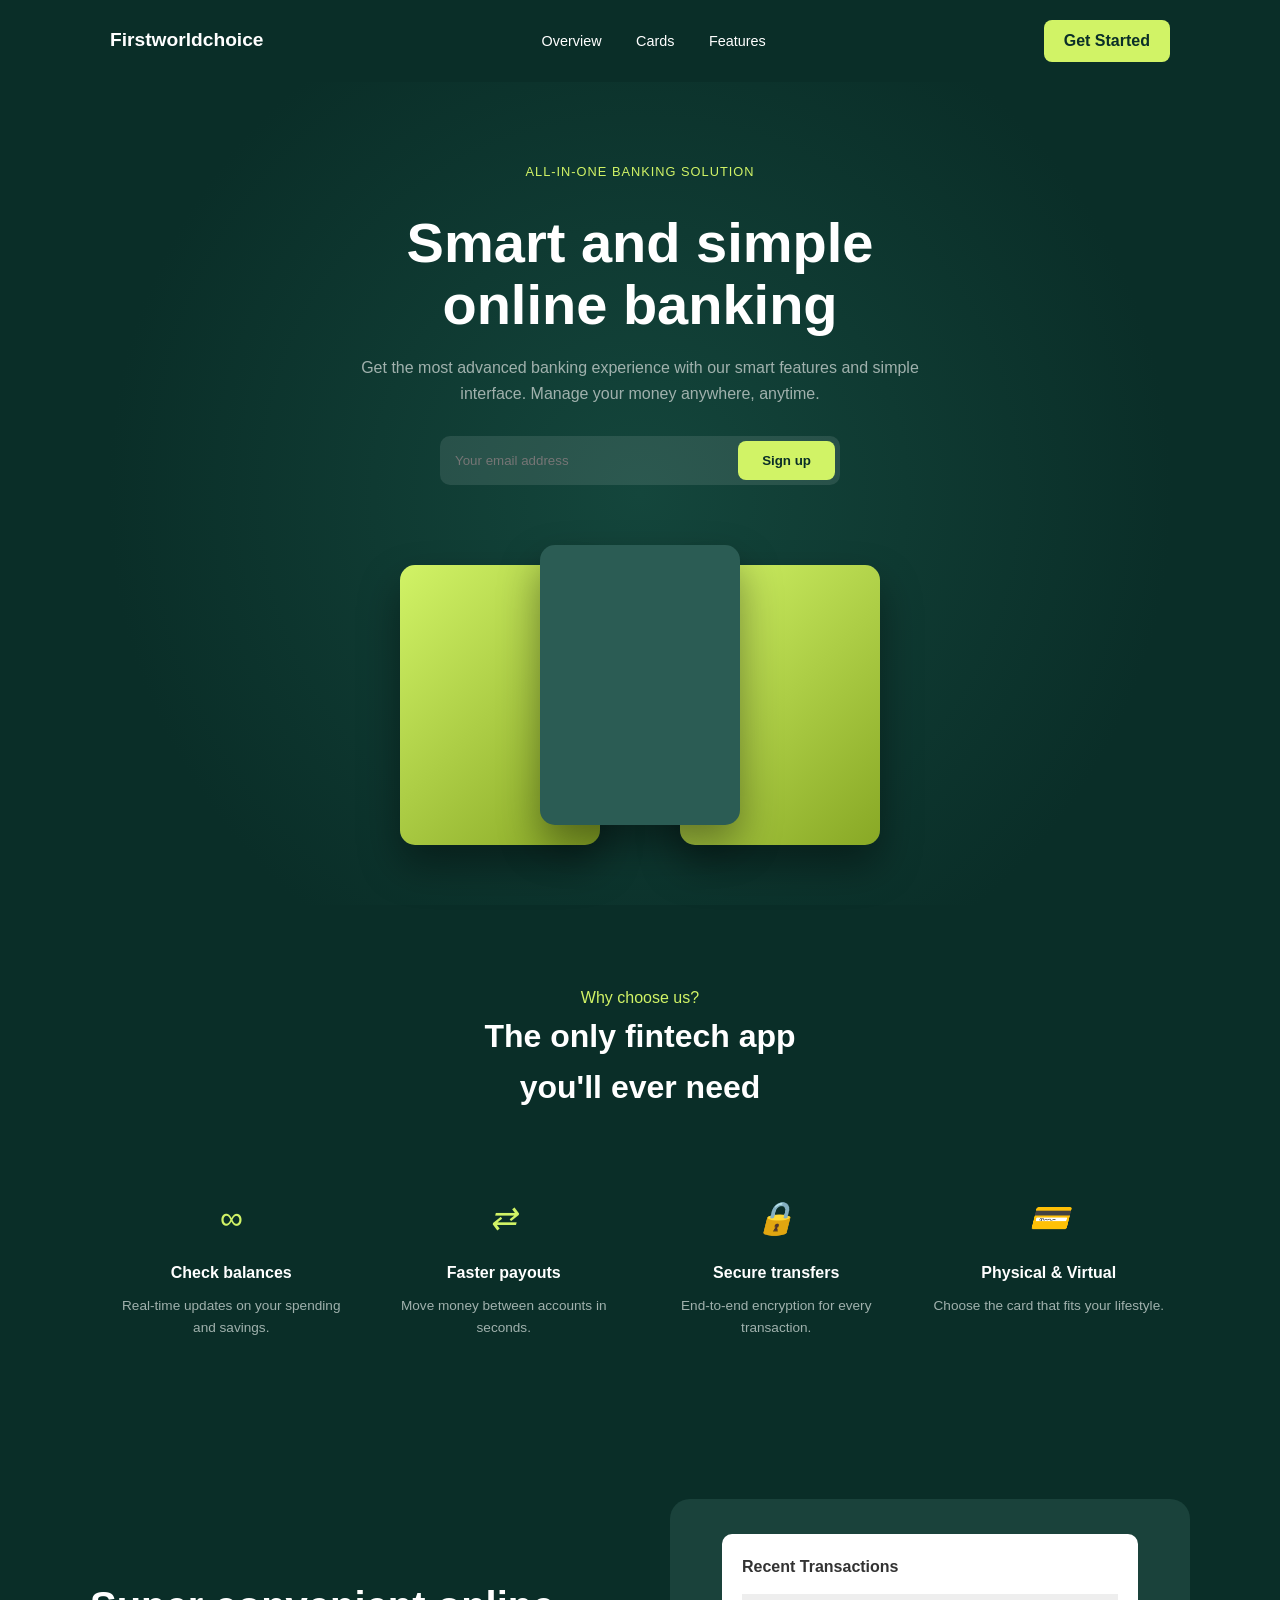
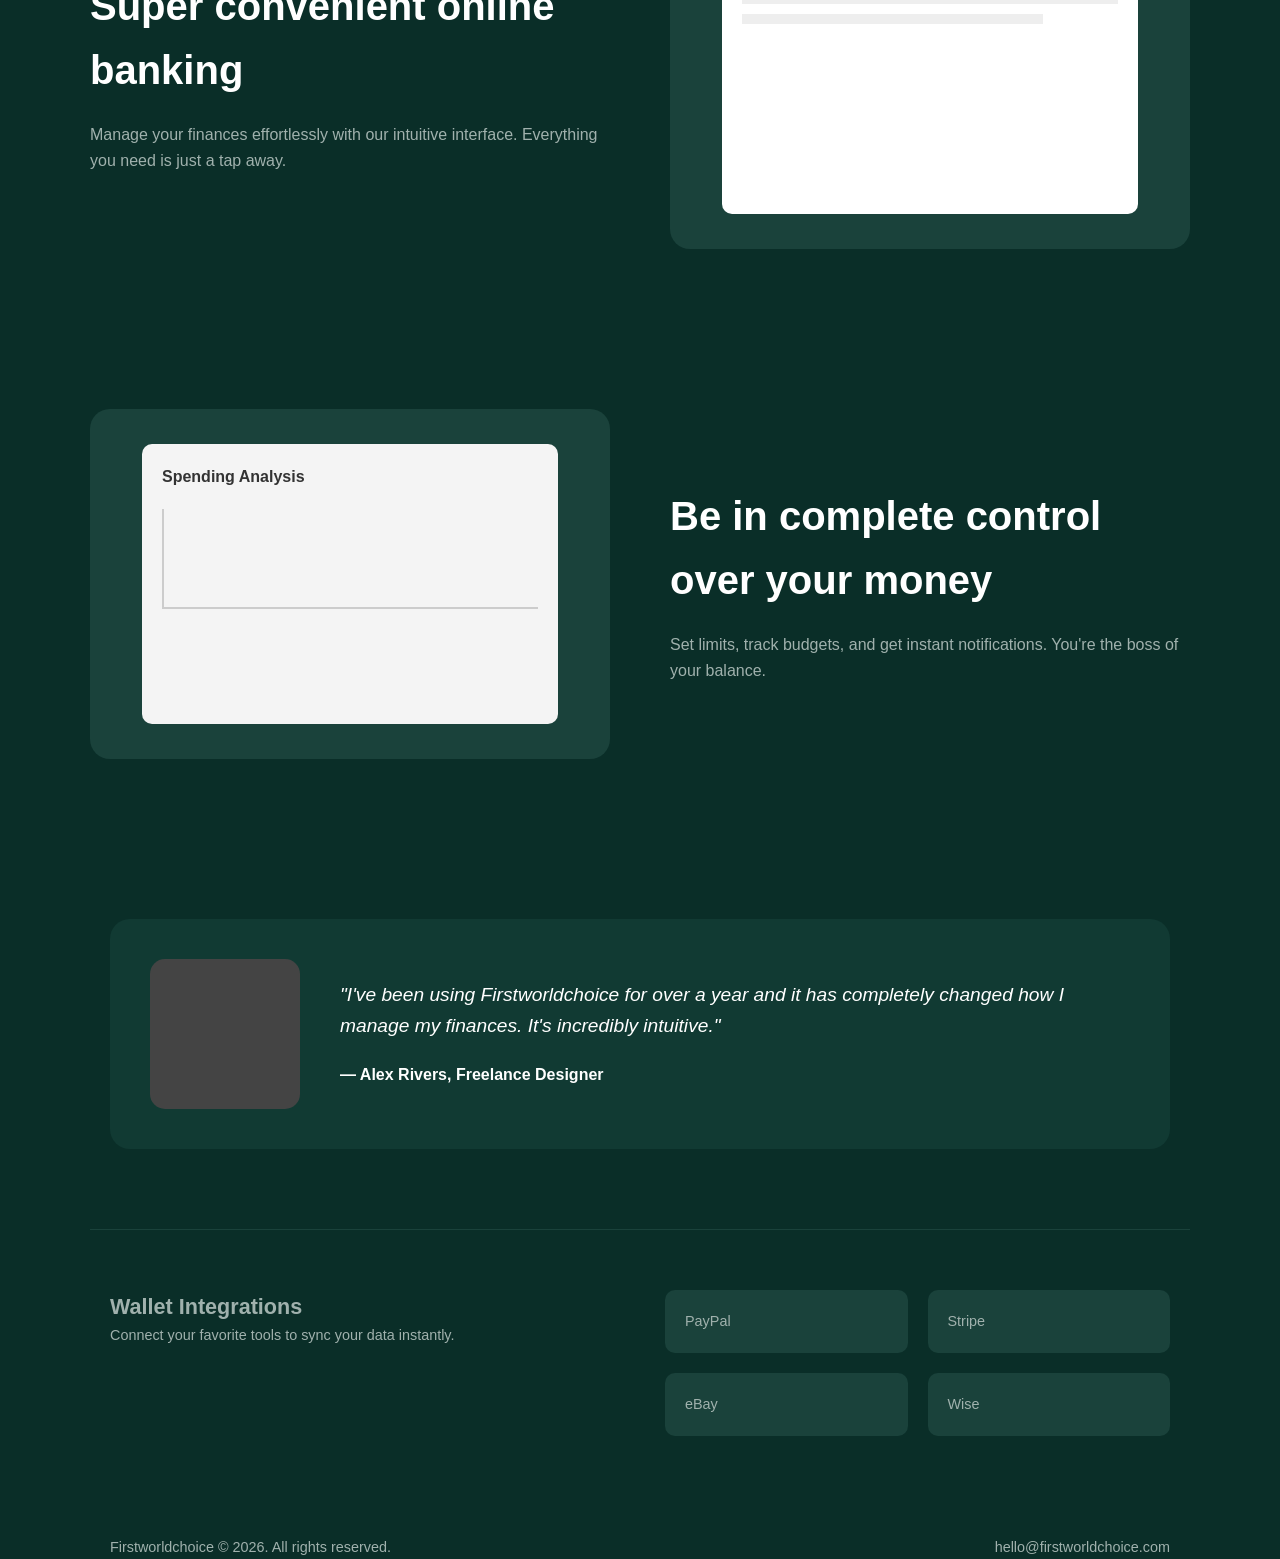
==== index.html @ 7242866a "started montana build" ====
<!DOCTYPE html>
<html lang="en">
<head>
    <meta charset="UTF-8">
    <meta name="viewport" content="width=device-width, initial-scale=1.0">
    <title>Firstworldchoice – Smart Online Banking</title>
    <link rel="stylesheet" href="styles/index.css">
</head>
<body>

<header class="container">
    <nav>
        <div class="logo">Firstworldchoice</div>
        <div class="nav-links">
            <a href="#">Overview</a>
            <a href="#">Cards</a>
            <a href="#">Features</a>
        </div>
        <a href="login.html" class="btn-primary" style="padding: 8px 20px;">Get Started</a>
    </nav>
</header>

<section class="hero">
    <div class="container">
        <p style="color: var(--accent-green); text-transform: uppercase; letter-spacing: 1px; font-size: 0.8rem;">All-in-one banking solution</p>
        <h1>Smart and simple<br>online banking</h1>
        <p>Get the most advanced banking experience with our smart features and simple interface. Manage your money anywhere, anytime.</p>
        
        <div class="email-signup">
            <input type="text" placeholder="Your email address">
            <button class="btn-primary">Sign up</button>
        </div>

        <div class="hero-cards">
            <div class="card-mockup"></div>
            <div class="card-mockup center"></div>
            <div class="card-mockup"></div>
        </div>
    </div>
</section>

<section class="container">
    <div style="text-align: center; margin-top: 80px;">
        <p style="color: var(--accent-green);">Why choose us?</p>
        <h2 style="font-size: 2rem;">The only fintech app<br>you'll ever need</h2>
    </div>

    <div class="features-grid">
        <div class="feature-item">
            <i>∞</i>
            <h3>Check balances</h3>
            <p>Real-time updates on your spending and savings.</p>
        </div>
        <div class="feature-item">
            <i>⇄</i>
            <h3>Faster payouts</h3>
            <p>Move money between accounts in seconds.</p>
        </div>
        <div class="feature-item">
            <i>🔒</i>
            <h3>Secure transfers</h3>
            <p>End-to-end encryption for every transaction.</p>
        </div>
        <div class="feature-item">
            <i>💳</i>
            <h3>Physical & Virtual</h3>
            <p>Choose the card that fits your lifestyle.</p>
        </div>
    </div>
</section>

<section class="container content-section">
    <div class="content-text">
        <h2 style="font-size: 2.5rem; margin-bottom: 20px;">Super convenient online banking</h2>
        <p style="color: var(--text-muted);">Manage your finances effortlessly with our intuitive interface. Everything you need is just a tap away.</p>
    </div>
    <div class="content-image">
        <div class="ui-mockup">
            <p><strong>Recent Transactions</strong></p>
            <div style="margin-top:15px; height:10px; width:100%; background:#eee;"></div>
            <div style="margin-top:10px; height:10px; width:80%; background:#eee;"></div>
        </div>
    </div>
</section>

<section class="container content-section reverse">
    <div class="content-text">
        <h2 style="font-size: 2.5rem; margin-bottom: 20px;">Be in complete control over your money</h2>
        <p style="color: var(--text-muted);">Set limits, track budgets, and get instant notifications. You're the boss of your balance.</p>
    </div>
    <div class="content-image">
        <div class="ui-mockup" style="background: #f4f4f4;">
            <p><strong>Spending Analysis</strong></p>
            <div style="margin-top:20px; height:100px; border-left: 2px solid #ccc; border-bottom: 2px solid #ccc;"></div>
        </div>
    </div>
</section>

<section class="container">
    <div class="testimonial">
        <div class="user-avatar"></div>
        <div>
            <p style="font-size: 1.2rem; font-style: italic;">"I've been using Firstworldchoice for over a year and it has completely changed how I manage my finances. It's incredibly intuitive."</p>
            <p style="margin-top: 20px; font-weight: bold;">— Alex Rivers, Freelance Designer</p>
        </div>
    </div>
</section>

<footer class="container">
    <div class="integrations">
        <div>
            <h2>Wallet Integrations</h2>
            <p>Connect your favorite tools to sync your data instantly.</p>
        </div>
        <div class="integration-logos">
            <div class="int-card">PayPal</div>
            <div class="int-card">Stripe</div>
            <div class="int-card">eBay</div>
            <div class="int-card">Wise</div>
        </div>
    </div>
    <div style="display: flex; justify-content: space-between; align-items: center; margin-top: 40px;">
        <p>Firstworldchoice © 2026. All rights reserved.</p>
        <p>hello@firstworldchoice.com</p>
    </div>
</footer>

</body>
</html>
---- styles/index.css ----
:root {
            --dark-green: #0a2e28;
            --accent-green: #d1f366;
            --muted-green: #1a423b;
            --text-white: #ffffff;
            --text-muted: #a0b1ad;
            --card-bg: #113a33;
        }

        * {
            margin: 0;
            padding: 0;
            box-sizing: border-box;
            font-family: 'Inter', -apple-system, BlinkMacSystemFont, sans-serif;
        }

        body {
            background-color: var(--dark-green);
            color: var(--text-white);
            line-height: 1.6;
        }

        /* Utility */
        .container {
            max-width: 1100px;
            margin: 0 auto;
            padding: 0 20px;
        }

        .btn-primary {
            background-color: var(--accent-green);
            color: var(--dark-green);
            padding: 12px 24px;
            border-radius: 8px;
            text-decoration: none;
            font-weight: 600;
            border: none;
            cursor: pointer;
        }

        /* Navigation */
        nav {
            display: flex;
            justify-content: space-between;
            align-items: center;
            padding: 20px 0;
        }

        .logo { font-weight: bold; font-size: 1.2rem; }
        .nav-links a { color: var(--text-white); text-decoration: none; margin: 0 15px; font-size: 0.9rem; }

        /* Hero Section */
        .hero {
            text-align: center;
            padding: 80px 0;
            background: radial-gradient(circle at center, #14463c 0%, var(--dark-green) 70%);
        }

        .hero h1 {
            font-size: 3.5rem;
            margin-bottom: 20px;
            line-height: 1.1;
        }

        .hero p {
            color: var(--text-muted);
            max-width: 600px;
            margin: 0 auto 30px;
        }

        .email-signup {
            display: flex;
            max-width: 400px;
            margin: 0 auto 60px;
            background: rgba(255,255,255,0.1);
            padding: 5px;
            border-radius: 10px;
        }

        .email-signup input {
            background: transparent;
            border: none;
            color: white;
            padding: 10px;
            flex-grow: 1;
            outline: none;
        }

        /* Card Visuals */
        .hero-cards {
            display: flex;
            justify-content: center;
            gap: -20px;
            margin-top: 40px;
        }

        .card-mockup {
            width: 200px;
            height: 280px;
            border-radius: 15px;
            background: linear-gradient(135deg, #d1f366 0%, #88a825 100%);
            margin: 0 -30px;
            transform: translateY(20px);
            box-shadow: 0 20px 40px rgba(0,0,0,0.4);
        }
        .card-mockup.center { transform: translateY(0); z-index: 2; background: #2b5c54; }

        /* Features */
        .features-grid {
            display: grid;
            grid-template-columns: repeat(4, 1fr);
            gap: 30px;
            padding: 80px 0;
            text-align: center;
        }

        .feature-item i { font-size: 2rem; color: var(--accent-green); display: block; margin-bottom: 15px; }
        .feature-item h3 { font-size: 1rem; margin-bottom: 10px; }
        .feature-item p { font-size: 0.85rem; color: var(--text-muted); }

        /* Alternating Content Sections */
        .content-section {
            display: flex;
            align-items: center;
            gap: 60px;
            padding: 80px 0;
        }

        .content-section.reverse { flex-direction: row-reverse; }

        .content-text { flex: 1; }
        .content-image {
            flex: 1;
            background: var(--muted-green);
            height: 350px;
            border-radius: 20px;
            display: flex;
            align-items: center;
            justify-content: center;
        }

        .ui-mockup {
            background: white;
            width: 80%;
            height: 80%;
            border-radius: 10px;
            color: #333;
            padding: 20px;
        }

        /* Testimonial */
        .testimonial {
            background: var(--card-bg);
            border-radius: 20px;
            padding: 40px;
            display: flex;
            align-items: center;
            gap: 40px;
            margin: 80px 0;
        }

        .user-avatar {
            width: 150px;
            height: 150px;
            background: #444;
            border-radius: 15px;
            flex-shrink: 0;
        }

        /* Integration Section */
        .integrations {
            padding: 60px 0;
            display: grid;
            grid-template-columns: 1fr 1fr;
            gap: 50px;
        }

        .integration-logos {
            display: grid;
            grid-template-columns: 1fr 1fr;
            gap: 20px;
        }

        .int-card {
            background: var(--muted-green);
            padding: 20px;
            border-radius: 10px;
        }

        footer {
            border-top: 1px solid var(--muted-green);
            padding: 60px 0;
            margin-top: 40px;
            color: var(--text-muted);
            font-size: 0.9rem;
        }

        @media (max-width: 768px) {
            .content-section, .content-section.reverse { flex-direction: column; text-align: center; }
            .features-grid { grid-template-columns: 1fr 1fr; }
            .hero h1 { font-size: 2.2rem; }
        }
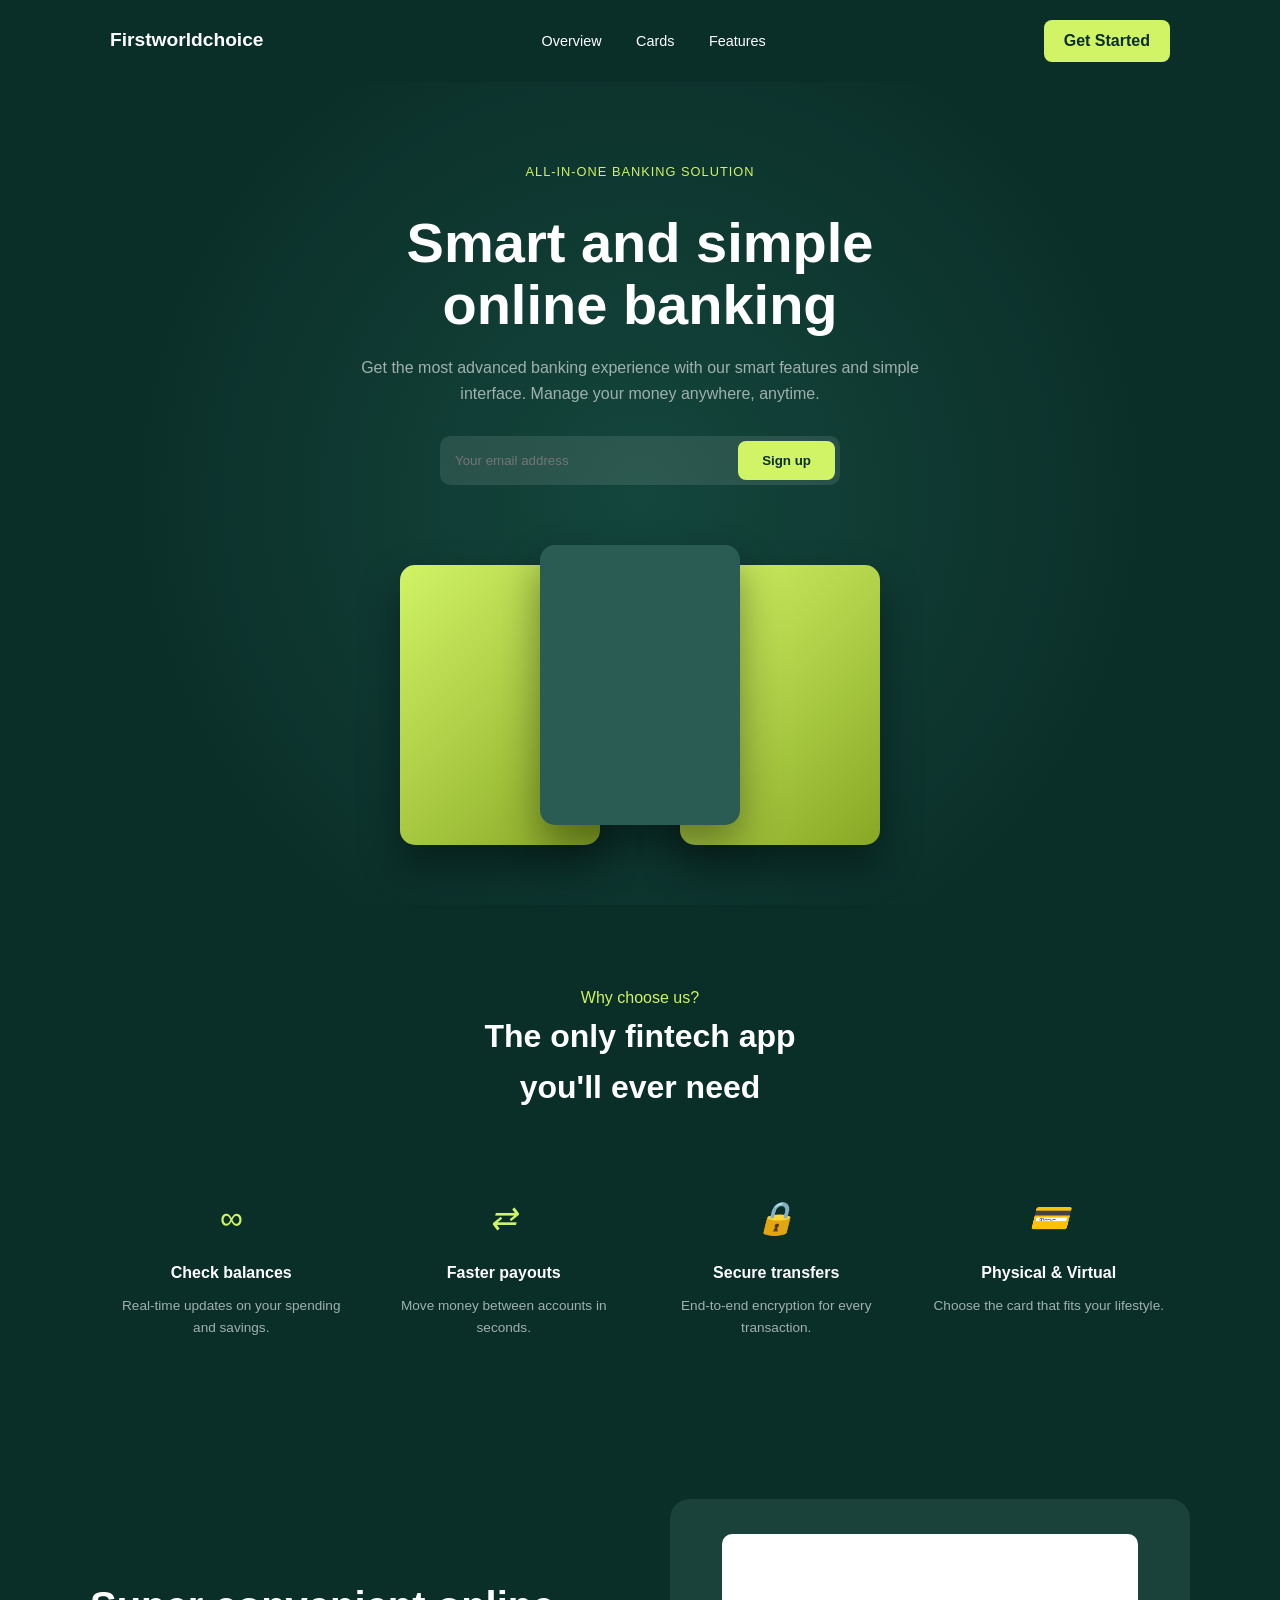
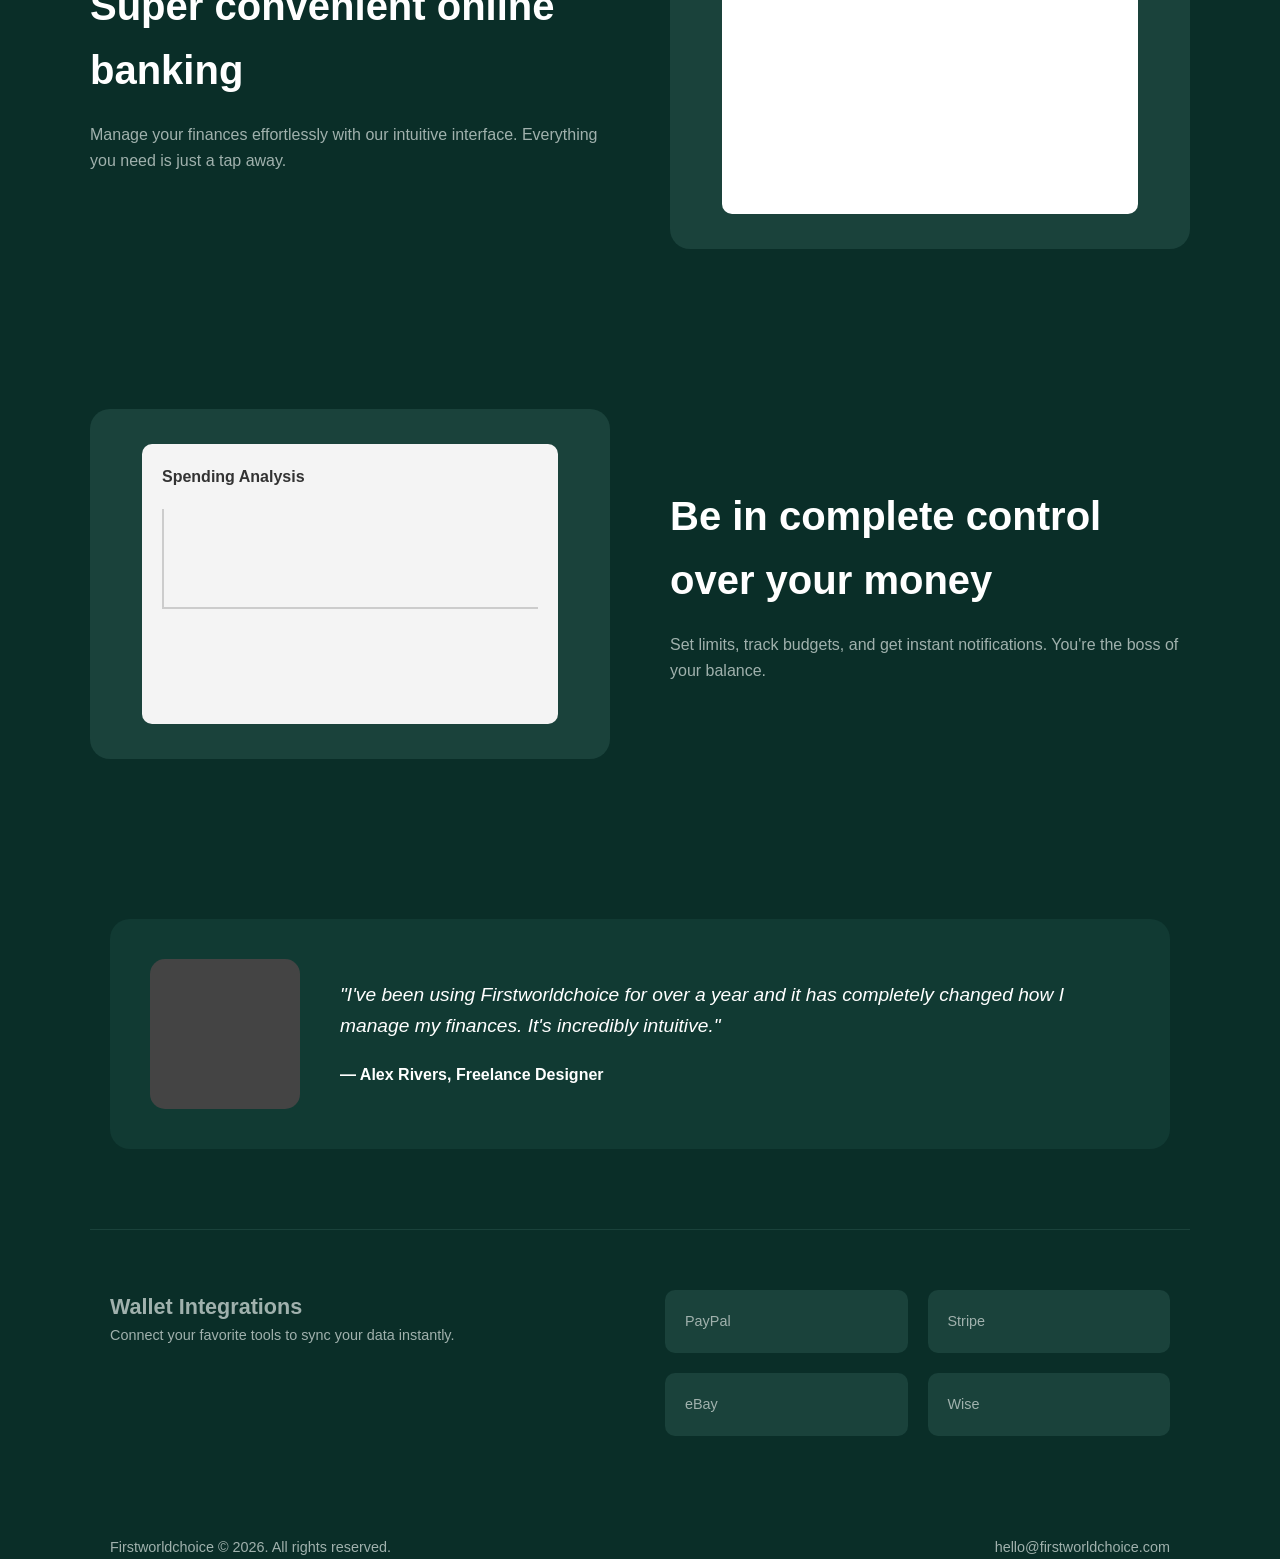
==== commit 4a3c24c3: "finialization and bug fixes" ====
--- a/index.html
+++ b/index.html
@@ -76,9 +76,7 @@
     </div>
     <div class="content-image">
         <div class="ui-mockup">
-            <p><strong>Recent Transactions</strong></p>
-            <div style="margin-top:15px; height:10px; width:100%; background:#eee;"></div>
-            <div style="margin-top:10px; height:10px; width:80%; background:#eee;"></div>
+            <img src="https://unsplash.com/photos/person-working-at-a-desk-with-a-laptop-and-books-Zcp8xN9DnjM" alt="">
         </div>
     </div>
 </section>
